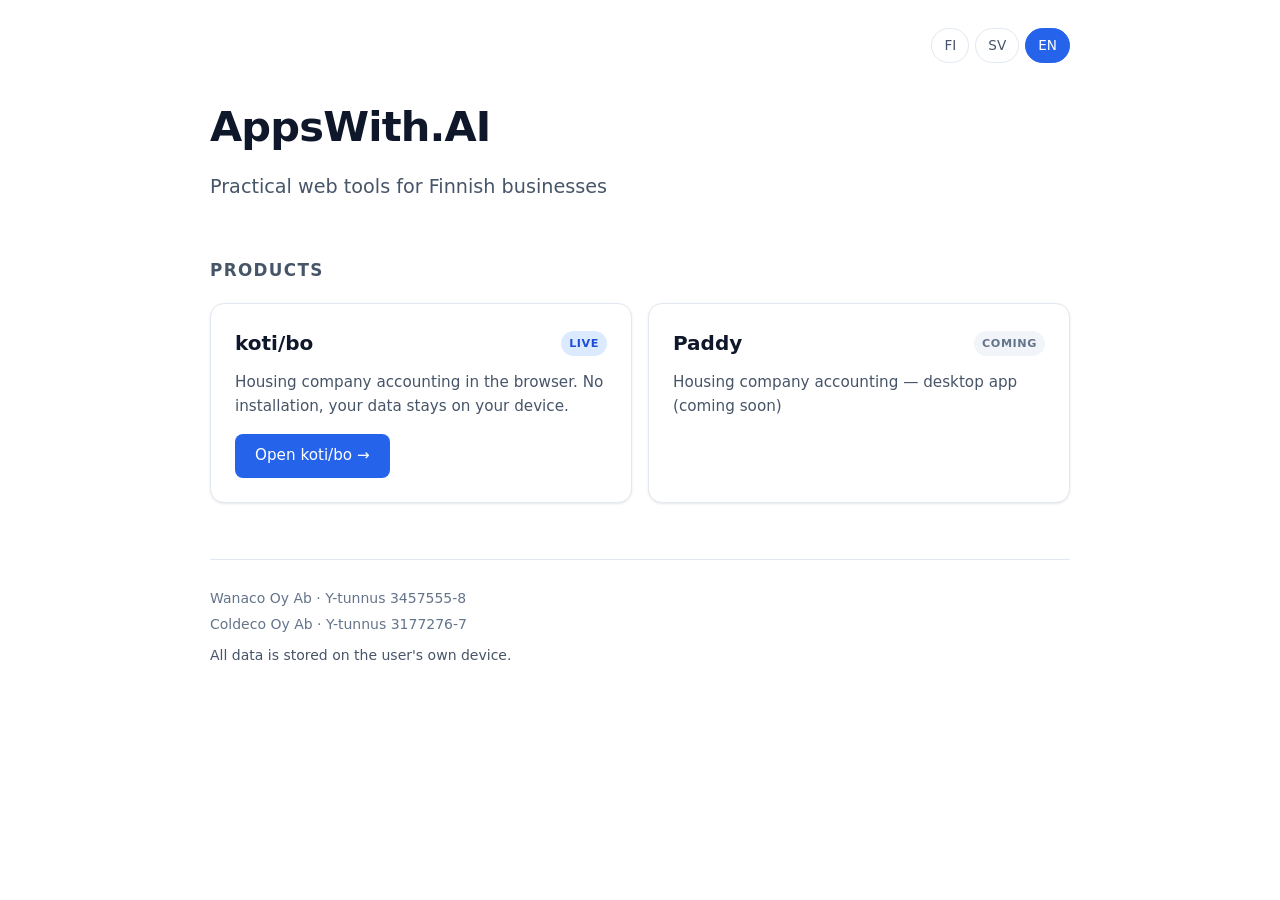
==== index.html @ abfb4b91 "AppsWith.AI landing page Single static HTML file. Trilingual (FI/SV/EN), product cards for koti/bo (" ====
<!DOCTYPE html>
<html lang="fi">
<head>
  <meta charset="UTF-8">
  <meta name="viewport" content="width=device-width, initial-scale=1.0">
  <title>AppsWith.AI</title>
  <meta name="description" content="Practical web tools for Finnish businesses.">
  <meta name="theme-color" content="#2563eb">
  <style>
    *, *::before, *::after { box-sizing: border-box; }
    html, body { margin: 0; padding: 0; }
    body {
      font-family: system-ui, -apple-system, "Segoe UI", Roboto, sans-serif;
      color: #1e293b;
      background: #ffffff;
      line-height: 1.55;
      -webkit-font-smoothing: antialiased;
    }

    .container {
      max-width: 900px;
      margin: 0 auto;
      padding: 28px 20px 64px;
    }

    .topbar {
      display: flex;
      justify-content: flex-end;
      align-items: center;
      gap: 6px;
      margin-bottom: 32px;
    }
    .lang-btn {
      font: inherit;
      padding: 6px 12px;
      border-radius: 999px;
      border: 1px solid #e2e8f0;
      background: #ffffff;
      color: #475569;
      cursor: pointer;
      font-size: 0.85rem;
      transition: border-color 0.15s, color 0.15s, background 0.15s;
    }
    .lang-btn:hover { border-color: #cbd5e1; color: #1e293b; }
    .lang-btn.active {
      background: #2563eb;
      border-color: #2563eb;
      color: #ffffff;
    }

    header.brand {
      margin-bottom: 56px;
    }
    .brand h1 {
      font-size: clamp(2rem, 5vw, 2.6rem);
      font-weight: 700;
      margin: 0 0 12px;
      color: #0f172a;
      letter-spacing: -0.02em;
    }
    .brand p {
      font-size: clamp(1.05rem, 2.5vw, 1.2rem);
      color: #475569;
      margin: 0;
    }

    h2 {
      font-size: 1.05rem;
      font-weight: 600;
      text-transform: uppercase;
      letter-spacing: 0.08em;
      color: #475569;
      margin: 0 0 20px;
    }

    .products {
      display: grid;
      grid-template-columns: 1fr;
      gap: 16px;
      margin-bottom: 56px;
    }
    @media (min-width: 640px) {
      .products { grid-template-columns: 1fr 1fr; }
    }

    .card {
      background: #ffffff;
      border: 1px solid #e2e8f0;
      border-radius: 14px;
      padding: 24px;
      box-shadow: 0 1px 2px rgba(15, 23, 42, 0.04),
                  0 1px 3px rgba(15, 23, 42, 0.06);
      display: flex;
      flex-direction: column;
      gap: 12px;
    }
    .card-head {
      display: flex;
      align-items: center;
      justify-content: space-between;
      gap: 8px;
    }
    .card-title {
      font-size: 1.25rem;
      font-weight: 600;
      color: #0f172a;
      margin: 0;
    }
    .card-body {
      color: #475569;
      font-size: 0.95rem;
      margin: 0;
      flex: 1;
    }
    .card-foot {
      margin-top: 4px;
    }

    .badge {
      display: inline-block;
      font-size: 0.7rem;
      font-weight: 600;
      letter-spacing: 0.05em;
      text-transform: uppercase;
      padding: 4px 8px;
      border-radius: 999px;
      background: #f1f5f9;
      color: #64748b;
    }
    .badge.live {
      background: #dbeafe;
      color: #1d4ed8;
    }

    .btn-open {
      display: inline-block;
      background: #2563eb;
      color: #ffffff;
      text-decoration: none;
      font-weight: 500;
      font-size: 0.95rem;
      padding: 10px 20px;
      border-radius: 8px;
      transition: background 0.15s;
    }
    .btn-open:hover { background: #1d4ed8; }
    .btn-open::after {
      content: " →";
    }

    footer {
      border-top: 1px solid #e2e8f0;
      padding-top: 24px;
      font-size: 0.875rem;
      color: #64748b;
    }
    footer p { margin: 4px 0; }
    .footer-privacy {
      margin-top: 10px;
      color: #475569;
    }
  </style>
</head>
<body>
  <div class="container">
    <div class="topbar" role="group" aria-label="Language switcher">
      <button type="button" class="lang-btn" data-lang="fi" aria-label="Suomi">FI</button>
      <button type="button" class="lang-btn" data-lang="sv" aria-label="Svenska">SV</button>
      <button type="button" class="lang-btn" data-lang="en" aria-label="English">EN</button>
    </div>

    <header class="brand">
      <h1>AppsWith.AI</h1>
      <p data-t="tagline"></p>
    </header>

    <section>
      <h2 data-t="products_heading"></h2>
      <div class="products">
        <article class="card">
          <div class="card-head">
            <h3 class="card-title">koti/bo</h3>
            <span class="badge live" data-t="badge_live"></span>
          </div>
          <p class="card-body" data-t="kotibo_body"></p>
          <div class="card-foot">
            <a class="btn-open" href="/kotibo" data-t="kotibo_btn"></a>
          </div>
        </article>

        <article class="card">
          <div class="card-head">
            <h3 class="card-title">Paddy</h3>
            <span class="badge" data-t="badge_coming"></span>
          </div>
          <p class="card-body" data-t="paddy_body"></p>
        </article>
      </div>
    </section>

    <footer>
      <p>Wanaco Oy Ab · Y-tunnus 3457555-8</p>
      <p>Coldeco Oy Ab · Y-tunnus 3177276-7</p>
      <p class="footer-privacy" data-t="privacy"></p>
    </footer>
  </div>

  <script>
    const STRINGS = {
      fi: {
        html_lang: 'fi',
        page_title: 'AppsWith.AI — Käytännöllisiä verkkotyökaluja',
        tagline: 'Käytännöllisiä verkkotyökaluja suomalaisille yrityksille',
        products_heading: 'Tuotteet',
        badge_live: 'Käytössä',
        badge_coming: 'Tulossa',
        kotibo_body: 'Taloyhtiön kirjanpito selaimessa. Ei asennuksia, data pysyy omalla koneellasi.',
        kotibo_btn: 'Avaa koti/bo',
        paddy_body: 'Taloyhtiön kirjanpito — työpöytäsovellus (tulossa)',
        privacy: 'Kaikki data tallennetaan käyttäjän omalle laitteelle.',
      },
      sv: {
        html_lang: 'sv',
        page_title: 'AppsWith.AI — Praktiska webbverktyg',
        tagline: 'Praktiska webbverktyg för finländska företag',
        products_heading: 'Produkter',
        badge_live: 'Live',
        badge_coming: 'Kommer',
        kotibo_body: 'Bostadsbolagets bokföring i webbläsaren. Ingen installation, data stannar på din dator.',
        kotibo_btn: 'Öppna koti/bo',
        paddy_body: 'Bostadsbolagets bokföring — skrivbordsapp (kommer snart)',
        privacy: 'All data lagras på användarens egen enhet.',
      },
      en: {
        html_lang: 'en',
        page_title: 'AppsWith.AI — Practical web tools',
        tagline: 'Practical web tools for Finnish businesses',
        products_heading: 'Products',
        badge_live: 'Live',
        badge_coming: 'Coming',
        kotibo_body: 'Housing company accounting in the browser. No installation, your data stays on your device.',
        kotibo_btn: 'Open koti/bo',
        paddy_body: 'Housing company accounting — desktop app (coming soon)',
        privacy: "All data is stored on the user's own device.",
      },
    };

    const STORAGE_KEY = 'appswith_lang';

    function detectLang() {
      const stored = (function () {
        try { return localStorage.getItem(STORAGE_KEY); } catch (e) { return null; }
      })();
      if (stored && STRINGS[stored]) return stored;
      const nav = (navigator.language || 'fi').slice(0, 2).toLowerCase();
      if (STRINGS[nav]) return nav;
      return 'fi';
    }

    function applyLang(lang) {
      const s = STRINGS[lang] || STRINGS.fi;
      document.documentElement.lang = s.html_lang;
      document.title = s.page_title;
      document.querySelectorAll('[data-t]').forEach(function (el) {
        const key = el.getAttribute('data-t');
        if (s[key] != null) el.textContent = s[key];
      });
      document.querySelectorAll('.lang-btn').forEach(function (btn) {
        const isActive = btn.getAttribute('data-lang') === lang;
        btn.classList.toggle('active', isActive);
        btn.setAttribute('aria-pressed', isActive ? 'true' : 'false');
      });
      try { localStorage.setItem(STORAGE_KEY, lang); } catch (e) { /* ignore */ }
    }

    document.querySelectorAll('.lang-btn').forEach(function (btn) {
      btn.addEventListener('click', function () {
        applyLang(btn.getAttribute('data-lang'));
      });
    });

    applyLang(detectLang());
  </script>
</body>
</html>
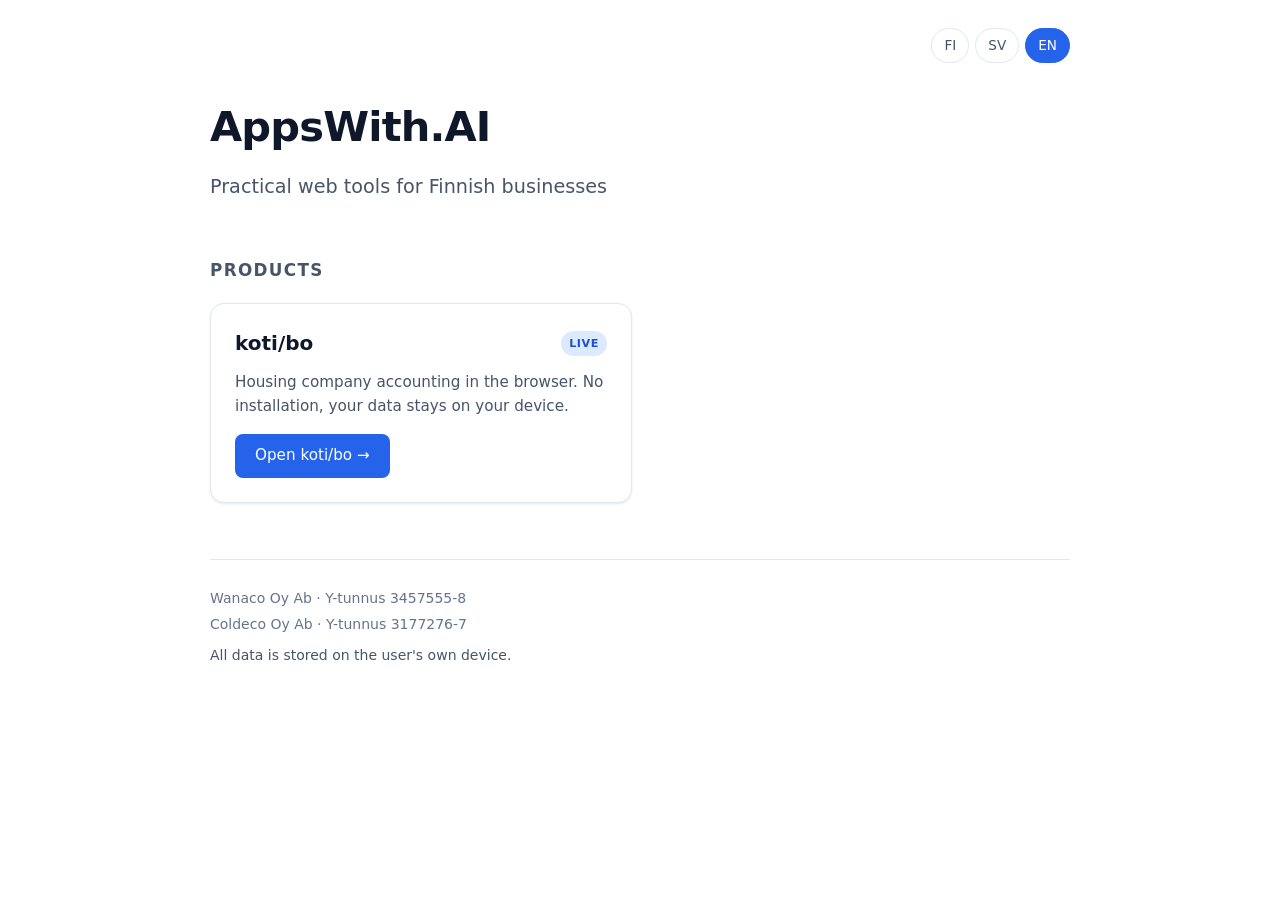
==== commit 4df53010: "Remove Paddy from landing page Drops the "Tulossa/Kommer/Coming" product card. STRINGS dict entries " ====
--- a/index.html
+++ b/index.html
@@ -186,14 +186,6 @@
           <div class="card-foot">
             <a class="btn-open" href="/kotibo" data-t="kotibo_btn"></a>
           </div>
-        </article>
-
-        <article class="card">
-          <div class="card-head">
-            <h3 class="card-title">Paddy</h3>
-            <span class="badge" data-t="badge_coming"></span>
-          </div>
-          <p class="card-body" data-t="paddy_body"></p>
         </article>
       </div>
     </section>
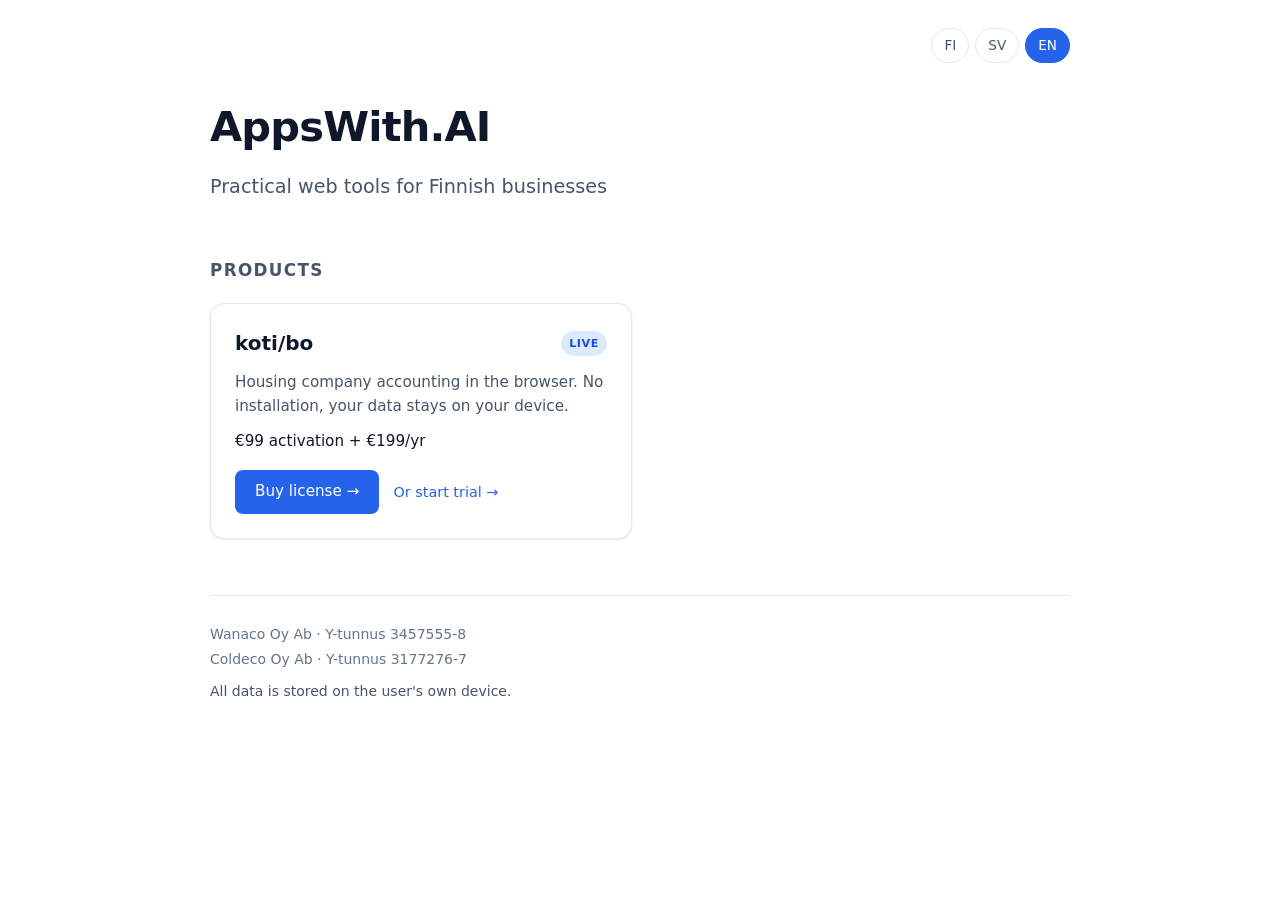
==== commit 3b480e41: "Session 14: pricing + purchase CTA on landing card Show "99 € aktivointi + 199 €/v" pricing. Primary" ====
--- a/index.html
+++ b/index.html
@@ -112,8 +112,26 @@
       margin: 0;
       flex: 1;
     }
+    .card-price {
+      color: #0f172a;
+      font-size: 0.95rem;
+      font-weight: 500;
+      margin: 0;
+    }
     .card-foot {
       margin-top: 4px;
+      display: flex;
+      align-items: center;
+      gap: 14px;
+      flex-wrap: wrap;
+    }
+    .btn-secondary {
+      color: #2563eb;
+      font-size: 0.9rem;
+      text-decoration: none;
+    }
+    .btn-secondary:hover {
+      text-decoration: underline;
     }
 
     .badge {
@@ -183,8 +201,10 @@
             <span class="badge live" data-t="badge_live"></span>
           </div>
           <p class="card-body" data-t="kotibo_body"></p>
+          <p class="card-price" data-t="kotibo_price"></p>
           <div class="card-foot">
-            <a class="btn-open" href="/kotibo" data-t="kotibo_btn"></a>
+            <a class="btn-open" href="/kotibo/osta" data-t="kotibo_buy"></a>
+            <a class="btn-secondary" href="/kotibo" data-t="kotibo_try"></a>
           </div>
         </article>
       </div>
@@ -207,6 +227,9 @@
         badge_live: 'Käytössä',
         badge_coming: 'Tulossa',
         kotibo_body: 'Taloyhtiön kirjanpito selaimessa. Ei asennuksia, data pysyy omalla koneellasi.',
+        kotibo_price: '99 € aktivointi + 199 €/v',
+        kotibo_buy: 'Osta lisenssi',
+        kotibo_try: 'Tai aloita kokeilu →',
         kotibo_btn: 'Avaa koti/bo',
         paddy_body: 'Taloyhtiön kirjanpito — työpöytäsovellus (tulossa)',
         privacy: 'Kaikki data tallennetaan käyttäjän omalle laitteelle.',
@@ -219,6 +242,9 @@
         badge_live: 'Live',
         badge_coming: 'Kommer',
         kotibo_body: 'Bostadsbolagets bokföring i webbläsaren. Ingen installation, data stannar på din dator.',
+        kotibo_price: '99 € aktivering + 199 €/år',
+        kotibo_buy: 'Köp licens',
+        kotibo_try: 'Eller börja prov →',
         kotibo_btn: 'Öppna koti/bo',
         paddy_body: 'Bostadsbolagets bokföring — skrivbordsapp (kommer snart)',
         privacy: 'All data lagras på användarens egen enhet.',
@@ -231,6 +257,9 @@
         badge_live: 'Live',
         badge_coming: 'Coming',
         kotibo_body: 'Housing company accounting in the browser. No installation, your data stays on your device.',
+        kotibo_price: '€99 activation + €199/yr',
+        kotibo_buy: 'Buy license',
+        kotibo_try: 'Or start trial →',
         kotibo_btn: 'Open koti/bo',
         paddy_body: 'Housing company accounting — desktop app (coming soon)',
         privacy: "All data is stored on the user's own device.",
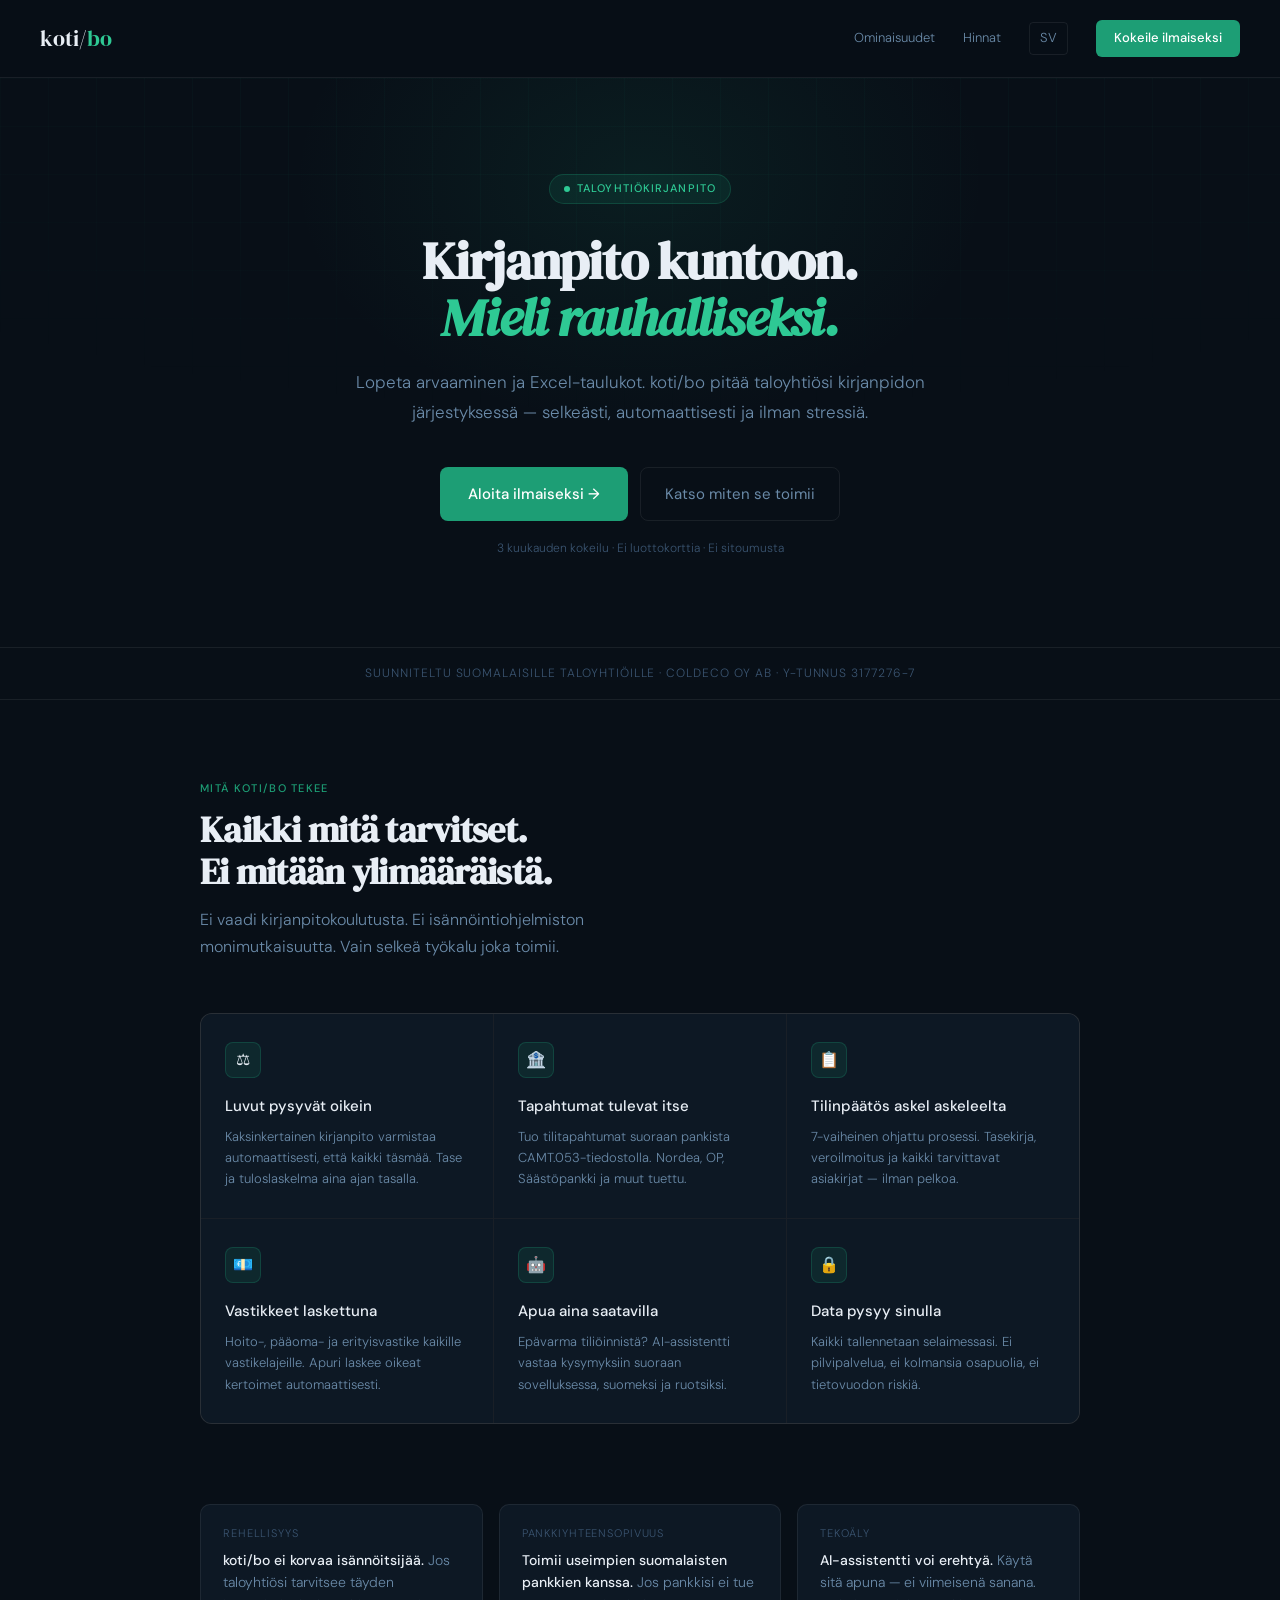
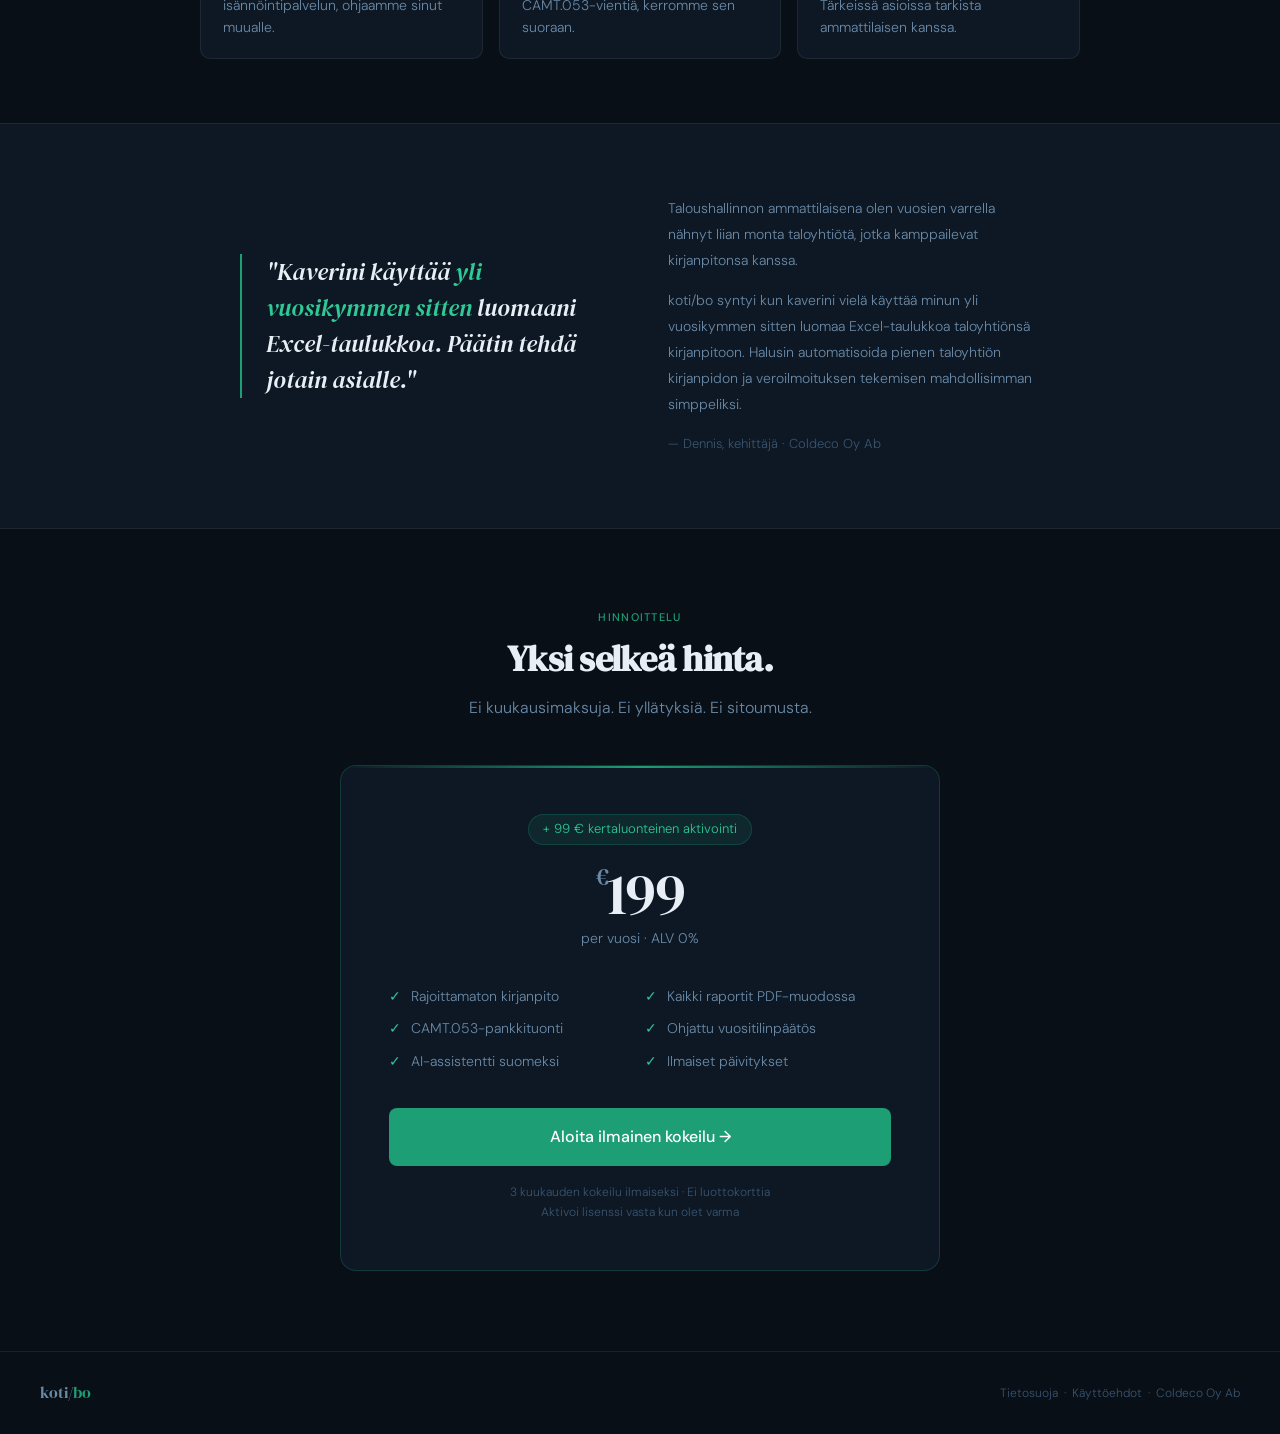
==== commit 95efa0ae: "New landing page — FI + SV dark design Old single-page landing replaced with two language-specific p" ====
--- a/index.html
+++ b/index.html
@@ -1,306 +1,16 @@
 <!DOCTYPE html>
-<html lang="fi">
+<html>
 <head>
-  <meta charset="UTF-8">
-  <meta name="viewport" content="width=device-width, initial-scale=1.0">
-  <title>AppsWith.AI</title>
-  <meta name="description" content="Practical web tools for Finnish businesses.">
-  <meta name="theme-color" content="#2563eb">
-  <style>
-    *, *::before, *::after { box-sizing: border-box; }
-    html, body { margin: 0; padding: 0; }
-    body {
-      font-family: system-ui, -apple-system, "Segoe UI", Roboto, sans-serif;
-      color: #1e293b;
-      background: #ffffff;
-      line-height: 1.55;
-      -webkit-font-smoothing: antialiased;
-    }
-
-    .container {
-      max-width: 900px;
-      margin: 0 auto;
-      padding: 28px 20px 64px;
-    }
-
-    .topbar {
-      display: flex;
-      justify-content: flex-end;
-      align-items: center;
-      gap: 6px;
-      margin-bottom: 32px;
-    }
-    .lang-btn {
-      font: inherit;
-      padding: 6px 12px;
-      border-radius: 999px;
-      border: 1px solid #e2e8f0;
-      background: #ffffff;
-      color: #475569;
-      cursor: pointer;
-      font-size: 0.85rem;
-      transition: border-color 0.15s, color 0.15s, background 0.15s;
-    }
-    .lang-btn:hover { border-color: #cbd5e1; color: #1e293b; }
-    .lang-btn.active {
-      background: #2563eb;
-      border-color: #2563eb;
-      color: #ffffff;
-    }
-
-    header.brand {
-      margin-bottom: 56px;
-    }
-    .brand h1 {
-      font-size: clamp(2rem, 5vw, 2.6rem);
-      font-weight: 700;
-      margin: 0 0 12px;
-      color: #0f172a;
-      letter-spacing: -0.02em;
-    }
-    .brand p {
-      font-size: clamp(1.05rem, 2.5vw, 1.2rem);
-      color: #475569;
-      margin: 0;
-    }
-
-    h2 {
-      font-size: 1.05rem;
-      font-weight: 600;
-      text-transform: uppercase;
-      letter-spacing: 0.08em;
-      color: #475569;
-      margin: 0 0 20px;
-    }
-
-    .products {
-      display: grid;
-      grid-template-columns: 1fr;
-      gap: 16px;
-      margin-bottom: 56px;
-    }
-    @media (min-width: 640px) {
-      .products { grid-template-columns: 1fr 1fr; }
-    }
-
-    .card {
-      background: #ffffff;
-      border: 1px solid #e2e8f0;
-      border-radius: 14px;
-      padding: 24px;
-      box-shadow: 0 1px 2px rgba(15, 23, 42, 0.04),
-                  0 1px 3px rgba(15, 23, 42, 0.06);
-      display: flex;
-      flex-direction: column;
-      gap: 12px;
-    }
-    .card-head {
-      display: flex;
-      align-items: center;
-      justify-content: space-between;
-      gap: 8px;
-    }
-    .card-title {
-      font-size: 1.25rem;
-      font-weight: 600;
-      color: #0f172a;
-      margin: 0;
-    }
-    .card-body {
-      color: #475569;
-      font-size: 0.95rem;
-      margin: 0;
-      flex: 1;
-    }
-    .card-price {
-      color: #0f172a;
-      font-size: 0.95rem;
-      font-weight: 500;
-      margin: 0;
-    }
-    .card-foot {
-      margin-top: 4px;
-      display: flex;
-      align-items: center;
-      gap: 14px;
-      flex-wrap: wrap;
-    }
-    .btn-secondary {
-      color: #2563eb;
-      font-size: 0.9rem;
-      text-decoration: none;
-    }
-    .btn-secondary:hover {
-      text-decoration: underline;
-    }
-
-    .badge {
-      display: inline-block;
-      font-size: 0.7rem;
-      font-weight: 600;
-      letter-spacing: 0.05em;
-      text-transform: uppercase;
-      padding: 4px 8px;
-      border-radius: 999px;
-      background: #f1f5f9;
-      color: #64748b;
-    }
-    .badge.live {
-      background: #dbeafe;
-      color: #1d4ed8;
-    }
-
-    .btn-open {
-      display: inline-block;
-      background: #2563eb;
-      color: #ffffff;
-      text-decoration: none;
-      font-weight: 500;
-      font-size: 0.95rem;
-      padding: 10px 20px;
-      border-radius: 8px;
-      transition: background 0.15s;
-    }
-    .btn-open:hover { background: #1d4ed8; }
-    .btn-open::after {
-      content: " →";
-    }
-
-    footer {
-      border-top: 1px solid #e2e8f0;
-      padding-top: 24px;
-      font-size: 0.875rem;
-      color: #64748b;
-    }
-    footer p { margin: 4px 0; }
-    .footer-privacy {
-      margin-top: 10px;
-      color: #475569;
-    }
-  </style>
+<meta charset="UTF-8">
+<title>koti/bo</title>
+<script>
+  const lang = navigator.language || navigator.userLanguage || '';
+  if (lang.toLowerCase().startsWith('sv')) {
+    window.location.replace('index.sv.html');
+  } else {
+    window.location.replace('index.fi.html');
+  }
+</script>
 </head>
-<body>
-  <div class="container">
-    <div class="topbar" role="group" aria-label="Language switcher">
-      <button type="button" class="lang-btn" data-lang="fi" aria-label="Suomi">FI</button>
-      <button type="button" class="lang-btn" data-lang="sv" aria-label="Svenska">SV</button>
-      <button type="button" class="lang-btn" data-lang="en" aria-label="English">EN</button>
-    </div>
-
-    <header class="brand">
-      <h1>AppsWith.AI</h1>
-      <p data-t="tagline"></p>
-    </header>
-
-    <section>
-      <h2 data-t="products_heading"></h2>
-      <div class="products">
-        <article class="card">
-          <div class="card-head">
-            <h3 class="card-title">koti/bo</h3>
-            <span class="badge live" data-t="badge_live"></span>
-          </div>
-          <p class="card-body" data-t="kotibo_body"></p>
-          <p class="card-price" data-t="kotibo_price"></p>
-          <div class="card-foot">
-            <a class="btn-open" href="/kotibo/osta" data-t="kotibo_buy"></a>
-            <a class="btn-secondary" href="/kotibo" data-t="kotibo_try"></a>
-          </div>
-        </article>
-      </div>
-    </section>
-
-    <footer>
-      <p>Wanaco Oy Ab · Y-tunnus 3457555-8</p>
-      <p>Coldeco Oy Ab · Y-tunnus 3177276-7</p>
-      <p class="footer-privacy" data-t="privacy"></p>
-    </footer>
-  </div>
-
-  <script>
-    const STRINGS = {
-      fi: {
-        html_lang: 'fi',
-        page_title: 'AppsWith.AI — Käytännöllisiä verkkotyökaluja',
-        tagline: 'Käytännöllisiä verkkotyökaluja suomalaisille yrityksille',
-        products_heading: 'Tuotteet',
-        badge_live: 'Käytössä',
-        badge_coming: 'Tulossa',
-        kotibo_body: 'Taloyhtiön kirjanpito selaimessa. Ei asennuksia, data pysyy omalla koneellasi.',
-        kotibo_price: '99 € aktivointi + 199 €/v',
-        kotibo_buy: 'Osta lisenssi',
-        kotibo_try: 'Tai aloita kokeilu →',
-        kotibo_btn: 'Avaa koti/bo',
-        paddy_body: 'Taloyhtiön kirjanpito — työpöytäsovellus (tulossa)',
-        privacy: 'Kaikki data tallennetaan käyttäjän omalle laitteelle.',
-      },
-      sv: {
-        html_lang: 'sv',
-        page_title: 'AppsWith.AI — Praktiska webbverktyg',
-        tagline: 'Praktiska webbverktyg för finländska företag',
-        products_heading: 'Produkter',
-        badge_live: 'Live',
-        badge_coming: 'Kommer',
-        kotibo_body: 'Bostadsbolagets bokföring i webbläsaren. Ingen installation, data stannar på din dator.',
-        kotibo_price: '99 € aktivering + 199 €/år',
-        kotibo_buy: 'Köp licens',
-        kotibo_try: 'Eller börja prov →',
-        kotibo_btn: 'Öppna koti/bo',
-        paddy_body: 'Bostadsbolagets bokföring — skrivbordsapp (kommer snart)',
-        privacy: 'All data lagras på användarens egen enhet.',
-      },
-      en: {
-        html_lang: 'en',
-        page_title: 'AppsWith.AI — Practical web tools',
-        tagline: 'Practical web tools for Finnish businesses',
-        products_heading: 'Products',
-        badge_live: 'Live',
-        badge_coming: 'Coming',
-        kotibo_body: 'Housing company accounting in the browser. No installation, your data stays on your device.',
-        kotibo_price: '€99 activation + €199/yr',
-        kotibo_buy: 'Buy license',
-        kotibo_try: 'Or start trial →',
-        kotibo_btn: 'Open koti/bo',
-        paddy_body: 'Housing company accounting — desktop app (coming soon)',
-        privacy: "All data is stored on the user's own device.",
-      },
-    };
-
-    const STORAGE_KEY = 'appswith_lang';
-
-    function detectLang() {
-      const stored = (function () {
-        try { return localStorage.getItem(STORAGE_KEY); } catch (e) { return null; }
-      })();
-      if (stored && STRINGS[stored]) return stored;
-      const nav = (navigator.language || 'fi').slice(0, 2).toLowerCase();
-      if (STRINGS[nav]) return nav;
-      return 'fi';
-    }
-
-    function applyLang(lang) {
-      const s = STRINGS[lang] || STRINGS.fi;
-      document.documentElement.lang = s.html_lang;
-      document.title = s.page_title;
-      document.querySelectorAll('[data-t]').forEach(function (el) {
-        const key = el.getAttribute('data-t');
-        if (s[key] != null) el.textContent = s[key];
-      });
-      document.querySelectorAll('.lang-btn').forEach(function (btn) {
-        const isActive = btn.getAttribute('data-lang') === lang;
-        btn.classList.toggle('active', isActive);
-        btn.setAttribute('aria-pressed', isActive ? 'true' : 'false');
-      });
-      try { localStorage.setItem(STORAGE_KEY, lang); } catch (e) { /* ignore */ }
-    }
-
-    document.querySelectorAll('.lang-btn').forEach(function (btn) {
-      btn.addEventListener('click', function () {
-        applyLang(btn.getAttribute('data-lang'));
-      });
-    });
-
-    applyLang(detectLang());
-  </script>
-</body>
+<body></body>
 </html>
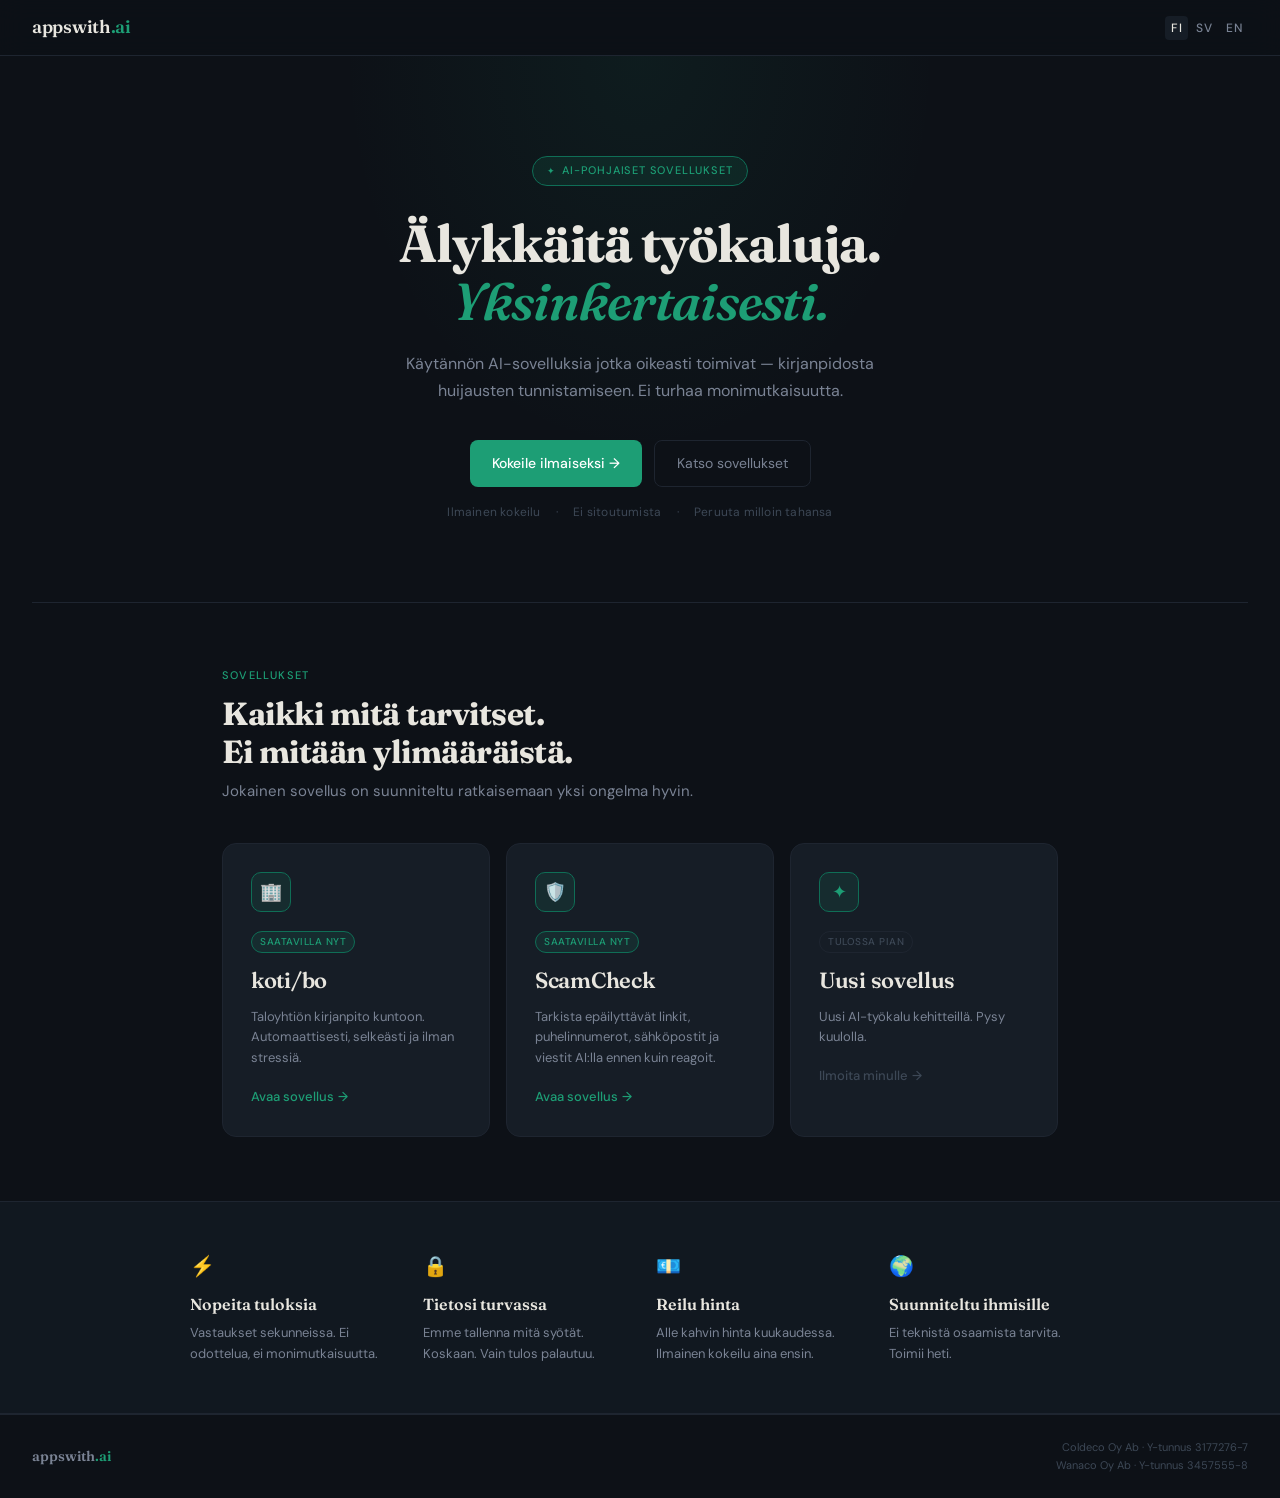
==== commit fbbc665c: "replace landing page with new FI/SV/EN single-file design Co-Authored-By: Claude Opus 4.7 (1M contex" ====
--- a/index.html
+++ b/index.html
@@ -1,16 +1,588 @@
 <!DOCTYPE html>
-<html>
+<html lang="fi">
 <head>
 <meta charset="UTF-8">
-<title>koti/bo</title>
+<meta name="viewport" content="width=device-width, initial-scale=1.0">
+<title>appswith.ai — AI-sovelluksia arjen tarpeisiin</title>
+<link rel="preconnect" href="https://fonts.googleapis.com">
+<link href="https://fonts.googleapis.com/css2?family=Fraunces:ital,opsz,wght@0,9..144,300;0,9..144,600;0,9..144,700;1,9..144,400;1,9..144,600&family=DM+Sans:wght@300;400;500&display=swap" rel="stylesheet">
+<style>
+  :root {
+    --bg: #0d1117;
+    --bg2: #111820;
+    --bg3: #161d26;
+    --border: #1e2530;
+    --teal: #1d9e75;
+    --teal-dim: #0f6e56;
+    --teal-glow: rgba(29,158,117,0.12);
+    --text: #e8e6df;
+    --text-dim: #7a8394;
+    --text-muted: #3d4856;
+  }
+
+  * { margin: 0; padding: 0; box-sizing: border-box; }
+
+  body {
+    background: var(--bg);
+    color: var(--text);
+    font-family: 'DM Sans', sans-serif;
+    font-size: 15px;
+    line-height: 1.6;
+    min-height: 100vh;
+    overflow-x: hidden;
+  }
+
+  /* NAV */
+  nav {
+    position: sticky;
+    top: 0;
+    z-index: 100;
+    background: rgba(13,17,23,0.92);
+    backdrop-filter: blur(12px);
+    border-bottom: 0.5px solid var(--border);
+    padding: 0 32px;
+    height: 56px;
+    display: flex;
+    align-items: center;
+    justify-content: space-between;
+  }
+
+  .nav-brand {
+    font-family: 'Fraunces', serif;
+    font-size: 18px;
+    font-weight: 600;
+    color: var(--text);
+    text-decoration: none;
+    letter-spacing: -0.3px;
+  }
+  .nav-brand span { color: var(--teal); }
+
+  .nav-right { display: flex; align-items: center; gap: 24px; }
+
+  .lang-toggle { display: flex; gap: 2px; }
+  .lang-btn {
+    background: none;
+    border: none;
+    color: var(--text-dim);
+    font-family: 'DM Sans', sans-serif;
+    font-size: 12px;
+    font-weight: 500;
+    cursor: pointer;
+    padding: 4px 6px;
+    border-radius: 4px;
+    letter-spacing: 0.5px;
+    transition: color 0.15s;
+  }
+  .lang-btn:hover, .lang-btn.active { color: var(--text); }
+  .lang-btn.active { background: var(--bg3); }
+
+  /* HERO */
+  .hero {
+    padding: 100px 32px 80px;
+    max-width: 760px;
+    margin: 0 auto;
+    text-align: center;
+    position: relative;
+  }
+
+  .hero::before {
+    content: '';
+    position: absolute;
+    top: 0; left: 50%;
+    transform: translateX(-50%);
+    width: 600px;
+    height: 400px;
+    background: radial-gradient(ellipse at center top, rgba(29,158,117,0.08) 0%, transparent 70%);
+    pointer-events: none;
+  }
+
+  .hero-badge {
+    display: inline-flex;
+    align-items: center;
+    gap: 6px;
+    font-size: 11px;
+    font-weight: 500;
+    color: var(--teal);
+    border: 0.5px solid var(--teal-dim);
+    background: var(--teal-glow);
+    padding: 5px 14px;
+    border-radius: 20px;
+    margin-bottom: 28px;
+    letter-spacing: 0.8px;
+    text-transform: uppercase;
+  }
+  .hero-badge::before { content: '✦'; font-size: 9px; }
+
+  .hero-h1 {
+    font-family: 'Fraunces', serif;
+    font-size: clamp(36px, 5vw, 52px);
+    font-weight: 700;
+    line-height: 1.12;
+    letter-spacing: -1px;
+    margin-bottom: 20px;
+    color: var(--text);
+  }
+  .hero-h1 em {
+    font-style: italic;
+    font-weight: 600;
+    color: var(--teal);
+  }
+
+  .hero-sub {
+    font-size: 16px;
+    color: var(--text-dim);
+    line-height: 1.7;
+    max-width: 480px;
+    margin: 0 auto 36px;
+  }
+
+  .hero-cta {
+    display: flex;
+    gap: 12px;
+    justify-content: center;
+    flex-wrap: wrap;
+    margin-bottom: 16px;
+  }
+
+  .btn-primary {
+    display: inline-flex;
+    align-items: center;
+    gap: 6px;
+    background: var(--teal);
+    color: #fff;
+    font-family: 'DM Sans', sans-serif;
+    font-size: 14px;
+    font-weight: 500;
+    padding: 11px 22px;
+    border-radius: 8px;
+    text-decoration: none;
+    border: none;
+    cursor: pointer;
+    transition: background 0.15s, transform 0.1s;
+  }
+  .btn-primary:hover { background: #1d9e75cc; transform: translateY(-1px); }
+
+  .btn-ghost {
+    display: inline-flex;
+    align-items: center;
+    gap: 6px;
+    background: none;
+    color: var(--text-dim);
+    font-family: 'DM Sans', sans-serif;
+    font-size: 14px;
+    font-weight: 400;
+    padding: 11px 22px;
+    border-radius: 8px;
+    text-decoration: none;
+    border: 0.5px solid var(--border);
+    cursor: pointer;
+    transition: border-color 0.15s, color 0.15s;
+  }
+  .btn-ghost:hover { border-color: #3d4856; color: var(--text); }
+
+  .hero-note {
+    font-size: 12px;
+    color: var(--text-muted);
+    letter-spacing: 0.2px;
+  }
+  .hero-note span { margin: 0 6px; }
+
+  /* DIVIDER */
+  .section-divider {
+    border: none;
+    border-top: 0.5px solid var(--border);
+    margin: 0 32px;
+  }
+
+  /* PRODUCTS */
+  .products {
+    padding: 64px 32px;
+    max-width: 900px;
+    margin: 0 auto;
+  }
+
+  .section-eyebrow {
+    font-size: 11px;
+    font-weight: 500;
+    color: var(--teal);
+    letter-spacing: 1.2px;
+    text-transform: uppercase;
+    margin-bottom: 10px;
+  }
+
+  .section-title {
+    font-family: 'Fraunces', serif;
+    font-size: clamp(24px, 3vw, 32px);
+    font-weight: 700;
+    letter-spacing: -0.5px;
+    margin-bottom: 8px;
+    line-height: 1.2;
+  }
+
+  .section-sub {
+    font-size: 15px;
+    color: var(--text-dim);
+    margin-bottom: 40px;
+    max-width: 480px;
+  }
+
+  .product-grid {
+    display: grid;
+    grid-template-columns: repeat(auto-fit, minmax(260px, 1fr));
+    gap: 16px;
+  }
+
+  .product-card {
+    background: var(--bg3);
+    border: 0.5px solid var(--border);
+    border-radius: 14px;
+    padding: 28px;
+    text-decoration: none;
+    display: block;
+    transition: border-color 0.2s, transform 0.15s, background 0.2s;
+    position: relative;
+    overflow: hidden;
+  }
+
+  .product-card::before {
+    content: '';
+    position: absolute;
+    top: 0; left: 0; right: 0;
+    height: 1px;
+    background: linear-gradient(90deg, transparent, rgba(29,158,117,0.4), transparent);
+    opacity: 0;
+    transition: opacity 0.2s;
+  }
+
+  .product-card:hover {
+    border-color: var(--teal-dim);
+    transform: translateY(-2px);
+    background: #1a2230;
+  }
+  .product-card:hover::before { opacity: 1; }
+
+  .product-card.coming-soon {
+    opacity: 0.45;
+    cursor: default;
+    pointer-events: none;
+  }
+
+  .product-icon {
+    width: 40px;
+    height: 40px;
+    background: var(--teal-glow);
+    border: 0.5px solid var(--teal-dim);
+    border-radius: 10px;
+    display: flex;
+    align-items: center;
+    justify-content: center;
+    margin-bottom: 16px;
+    font-size: 18px;
+    color: var(--teal);
+  }
+
+  .product-tag {
+    display: inline-block;
+    font-size: 10px;
+    font-weight: 500;
+    color: var(--teal);
+    background: var(--teal-glow);
+    border: 0.5px solid var(--teal-dim);
+    padding: 2px 8px;
+    border-radius: 20px;
+    margin-bottom: 10px;
+    letter-spacing: 0.5px;
+    text-transform: uppercase;
+  }
+
+  .product-tag.soon {
+    color: var(--text-muted);
+    background: none;
+    border-color: var(--border);
+  }
+
+  .product-name {
+    font-family: 'Fraunces', serif;
+    font-size: 22px;
+    font-weight: 600;
+    color: var(--text);
+    margin-bottom: 8px;
+    letter-spacing: -0.3px;
+  }
+
+  .product-desc {
+    font-size: 13px;
+    color: var(--text-dim);
+    line-height: 1.6;
+    margin-bottom: 18px;
+  }
+
+  .product-link {
+    font-size: 13px;
+    font-weight: 500;
+    color: var(--teal);
+    display: flex;
+    align-items: center;
+    gap: 4px;
+  }
+  .product-link::after { content: '→'; transition: transform 0.15s; }
+  .product-card:hover .product-link::after { transform: translateX(3px); }
+
+  /* WHY STRIP */
+  .why-strip {
+    background: var(--bg2);
+    border-top: 0.5px solid var(--border);
+    border-bottom: 0.5px solid var(--border);
+    padding: 48px 32px;
+  }
+
+  .why-inner {
+    max-width: 900px;
+    margin: 0 auto;
+    display: grid;
+    grid-template-columns: repeat(auto-fit, minmax(200px, 1fr));
+    gap: 32px;
+  }
+
+  .why-item { }
+  .why-icon { font-size: 20px; color: var(--teal); margin-bottom: 10px; }
+  .why-title {
+    font-family: 'Fraunces', serif;
+    font-size: 16px;
+    font-weight: 600;
+    margin-bottom: 6px;
+    color: var(--text);
+  }
+  .why-desc { font-size: 13px; color: var(--text-dim); line-height: 1.6; }
+
+  /* FOOTER */
+  footer {
+    border-top: 0.5px solid var(--border);
+    padding: 24px 32px;
+    display: flex;
+    justify-content: space-between;
+    align-items: center;
+    flex-wrap: wrap;
+    gap: 12px;
+  }
+
+  .footer-brand {
+    font-family: 'Fraunces', serif;
+    font-size: 14px;
+    font-weight: 600;
+    color: var(--text-dim);
+  }
+  .footer-brand span { color: var(--teal); }
+
+  .footer-legal {
+    font-size: 11px;
+    color: var(--text-muted);
+    text-align: right;
+  }
+
+  /* ANIMATIONS */
+  @keyframes fadeUp {
+    from { opacity: 0; transform: translateY(16px); }
+    to { opacity: 1; transform: translateY(0); }
+  }
+
+  .hero-badge { animation: fadeUp 0.5s ease both; }
+  .hero-h1 { animation: fadeUp 0.5s 0.1s ease both; }
+  .hero-sub { animation: fadeUp 0.5s 0.2s ease both; }
+  .hero-cta { animation: fadeUp 0.5s 0.3s ease both; }
+  .hero-note { animation: fadeUp 0.5s 0.4s ease both; }
+
+  .product-card:nth-child(1) { animation: fadeUp 0.5s 0.1s ease both; }
+  .product-card:nth-child(2) { animation: fadeUp 0.5s 0.2s ease both; }
+  .product-card:nth-child(3) { animation: fadeUp 0.5s 0.3s ease both; }
+
+  /* RESPONSIVE */
+  @media (max-width: 600px) {
+    nav { padding: 0 20px; }
+    .hero { padding: 64px 20px 48px; }
+    .products { padding: 48px 20px; }
+    .why-strip { padding: 40px 20px; }
+    footer { padding: 20px; flex-direction: column; align-items: flex-start; }
+    .footer-legal { text-align: left; }
+  }
+</style>
+</head>
+<body>
+
+<nav>
+  <a href="/" class="nav-brand">appswith<span>.ai</span></a>
+  <div class="nav-right">
+    <div class="lang-toggle">
+      <button class="lang-btn active" onclick="setLang('fi')">FI</button>
+      <button class="lang-btn" onclick="setLang('sv')">SV</button>
+      <button class="lang-btn" onclick="setLang('en')">EN</button>
+    </div>
+  </div>
+</nav>
+
+<section class="hero">
+  <div class="hero-badge" data-i18n="badge">AI-POHJAISET SOVELLUKSET</div>
+  <h1 class="hero-h1" data-i18n="h1">Älykkäitä työkaluja.<br><em>Yksinkertaisesti.</em></h1>
+  <p class="hero-sub" data-i18n="sub">Käytännön AI-sovelluksia jotka oikeasti toimivat — kirjanpidosta huijausten tunnistamiseen. Ei turhaa monimutkaisuutta.</p>
+  <div class="hero-cta">
+    <a href="/scamcheck/signup" class="btn-primary" data-i18n="cta1">Kokeile ilmaiseksi →</a>
+    <a href="#products" class="btn-ghost" data-i18n="cta2">Katso sovellukset</a>
+  </div>
+  <p class="hero-note">
+    <span data-i18n="note1">Ilmainen kokeilu</span>
+    <span>·</span>
+    <span data-i18n="note2">Ei sitoutumista</span>
+    <span>·</span>
+    <span data-i18n="note3">Peruuta milloin tahansa</span>
+  </p>
+</section>
+
+<hr class="section-divider">
+
+<section class="products" id="products">
+  <div class="section-eyebrow" data-i18n="eyebrow">SOVELLUKSET</div>
+  <h2 class="section-title" data-i18n="prod-title">Kaikki mitä tarvitset.<br>Ei mitään ylimääräistä.</h2>
+  <p class="section-sub" data-i18n="prod-sub">Jokainen sovellus on suunniteltu ratkaisemaan yksi ongelma hyvin.</p>
+
+  <div class="product-grid">
+    <a href="/kotibo" class="product-card">
+      <div class="product-icon">🏢</div>
+      <div class="product-tag" data-i18n="tag-live">Saatavilla nyt</div>
+      <div class="product-name">koti/bo</div>
+      <p class="product-desc" data-i18n="kotibo-desc">Taloyhtiön kirjanpito kuntoon. Automaattisesti, selkeästi ja ilman stressiä.</p>
+      <div class="product-link" data-i18n="open-app">Avaa sovellus</div>
+    </a>
+
+    <a href="/scamcheck" class="product-card">
+      <div class="product-icon">🛡️</div>
+      <div class="product-tag" data-i18n="tag-live">Saatavilla nyt</div>
+      <div class="product-name">ScamCheck</div>
+      <p class="product-desc" data-i18n="scamcheck-desc">Tarkista epäilyttävät linkit, puhelinnumerot, sähköpostit ja viestit AI:lla ennen kuin reagoit.</p>
+      <div class="product-link" data-i18n="open-app">Avaa sovellus</div>
+    </a>
+
+    <div class="product-card coming-soon">
+      <div class="product-icon">✦</div>
+      <div class="product-tag soon" data-i18n="tag-soon">Tulossa pian</div>
+      <div class="product-name" data-i18n="soon-name">Uusi sovellus</div>
+      <p class="product-desc" data-i18n="soon-desc">Uusi AI-työkalu kehitteillä. Pysy kuulolla.</p>
+      <div class="product-link" style="color:var(--text-muted)" data-i18n="soon-link">Ilmoita minulle</div>
+    </div>
+  </div>
+</section>
+
+<section class="why-strip">
+  <div class="why-inner">
+    <div class="why-item">
+      <div class="why-icon">⚡</div>
+      <div class="why-title" data-i18n="why1-t">Nopeita tuloksia</div>
+      <p class="why-desc" data-i18n="why1-d">Vastaukset sekunneissa. Ei odottelua, ei monimutkaisuutta.</p>
+    </div>
+    <div class="why-item">
+      <div class="why-icon">🔒</div>
+      <div class="why-title" data-i18n="why2-t">Tietosi turvassa</div>
+      <p class="why-desc" data-i18n="why2-d">Emme tallenna mitä syötät. Koskaan. Vain tulos palautuu.</p>
+    </div>
+    <div class="why-item">
+      <div class="why-icon">💶</div>
+      <div class="why-title" data-i18n="why3-t">Reilu hinta</div>
+      <p class="why-desc" data-i18n="why3-d">Alle kahvin hinta kuukaudessa. Ilmainen kokeilu aina ensin.</p>
+    </div>
+    <div class="why-item">
+      <div class="why-icon">🌍</div>
+      <div class="why-title" data-i18n="why4-t">Suunniteltu ihmisille</div>
+      <p class="why-desc" data-i18n="why4-d">Ei teknistä osaamista tarvita. Toimii heti.</p>
+    </div>
+  </div>
+</section>
+
+<footer>
+  <div class="footer-brand">appswith<span>.ai</span></div>
+  <div class="footer-legal">
+    <span data-i18n="footer-co">Coldeco Oy Ab · Y-tunnus 3177276-7</span><br>
+    <span data-i18n="footer-wanaco">Wanaco Oy Ab · Y-tunnus 3457555-8</span>
+  </div>
+</footer>
+
 <script>
-  const lang = navigator.language || navigator.userLanguage || '';
-  if (lang.toLowerCase().startsWith('sv')) {
-    window.location.replace('index.sv.html');
-  } else {
-    window.location.replace('index.fi.html');
-  }
+const L = {
+  fi: {
+    badge: 'AI-POHJAISET SOVELLUKSET',
+    h1: 'Älykkäitä työkaluja.<br><em>Yksinkertaisesti.</em>',
+    sub: 'Käytännön AI-sovelluksia jotka oikeasti toimivat — kirjanpidosta huijausten tunnistamiseen. Ei turhaa monimutkaisuutta.',
+    cta1: 'Kokeile ilmaiseksi →', cta2: 'Katso sovellukset',
+    note1: 'Ilmainen kokeilu', note2: 'Ei sitoutumista', note3: 'Peruuta milloin tahansa',
+    eyebrow: 'SOVELLUKSET',
+    'prod-title': 'Kaikki mitä tarvitset.<br>Ei mitään ylimääräistä.',
+    'prod-sub': 'Jokainen sovellus on suunniteltu ratkaisemaan yksi ongelma hyvin.',
+    'tag-live': 'Saatavilla nyt', 'tag-soon': 'Tulossa pian',
+    'kotibo-desc': 'Taloyhtiön kirjanpito kuntoon. Automaattisesti, selkeästi ja ilman stressiä.',
+    'scamcheck-desc': 'Tarkista epäilyttävät linkit, puhelinnumerot, sähköpostit ja viestit AI:lla ennen kuin reagoit.',
+    'open-app': 'Avaa sovellus',
+    'soon-name': 'Uusi sovellus', 'soon-desc': 'Uusi AI-työkalu kehitteillä. Pysy kuulolla.', 'soon-link': 'Ilmoita minulle',
+    'why1-t': 'Nopeita tuloksia', 'why1-d': 'Vastaukset sekunneissa. Ei odottelua, ei monimutkaisuutta.',
+    'why2-t': 'Tietosi turvassa', 'why2-d': 'Emme tallenna mitä syötät. Koskaan. Vain tulos palautuu.',
+    'why3-t': 'Reilu hinta', 'why3-d': 'Alle kahvin hinta kuukaudessa. Ilmainen kokeilu aina ensin.',
+    'why4-t': 'Suunniteltu ihmisille', 'why4-d': 'Ei teknistä osaamista tarvita. Toimii heti.',
+    'footer-co': 'Coldeco Oy Ab · Y-tunnus 3177276-7', 'footer-wanaco': 'Wanaco Oy Ab · Y-tunnus 3457555-8'
+  },
+  sv: {
+    badge: 'AI-DRIVNA APPAR',
+    h1: 'Smarta verktyg.<br><em>Enkelt.</em>',
+    sub: 'Praktiska AI-appar som faktiskt fungerar — från bokföring till bedrägeriskydd. Ingen onödig komplexitet.',
+    cta1: 'Prova gratis →', cta2: 'Se appar',
+    note1: 'Gratis provperiod', note2: 'Ingen bindning', note3: 'Avsluta när som helst',
+    eyebrow: 'APPAR',
+    'prod-title': 'Allt du behöver.<br>Inget du inte behöver.',
+    'prod-sub': 'Varje app är byggd för att lösa ett problem, och lösa det bra.',
+    'tag-live': 'Tillgänglig nu', 'tag-soon': 'Kommer snart',
+    'kotibo-desc': 'Bostadsbolagets bokföring i skick. Automatiskt, tydligt och utan stress.',
+    'scamcheck-desc': 'Kontrollera misstänkta länkar, telefonnummer, e-post och meddelanden med AI innan du reagerar.',
+    'open-app': 'Öppna appen',
+    'soon-name': 'Ny app', 'soon-desc': 'Ett nytt AI-verktyg är under utveckling. Håll utkik.', 'soon-link': 'Meddela mig',
+    'why1-t': 'Snabba resultat', 'why1-d': 'Svar på sekunder. Ingen väntan, ingen komplexitet.',
+    'why2-t': 'Din data är säker', 'why2-d': 'Vi sparar aldrig vad du skickar in. Aldrig.',
+    'why3-t': 'Rättvist pris', 'why3-d': 'Mindre än en kaffe per månad. Alltid gratis provperiod.',
+    'why4-t': 'Designat för människor', 'why4-d': 'Ingen teknisk kunskap krävs. Fungerar direkt.',
+    'footer-co': 'Coldeco Oy Ab · FO-nummer 3177276-7', 'footer-wanaco': 'Wanaco Oy Ab · FO-nummer 3457555-8'
+  },
+  en: {
+    badge: 'AI-POWERED APPS',
+    h1: 'Smart tools.<br><em>Simply.</em>',
+    sub: 'Practical AI apps that actually work — from bookkeeping to scam protection. No unnecessary complexity.',
+    cta1: 'Try for free →', cta2: 'See apps',
+    note1: 'Free trial', note2: 'No commitment', note3: 'Cancel anytime',
+    eyebrow: 'APPS',
+    'prod-title': 'Everything you need.<br>Nothing you don\'t.',
+    'prod-sub': 'Each app is built to solve one problem, and solve it well.',
+    'tag-live': 'Available now', 'tag-soon': 'Coming soon',
+    'kotibo-desc': 'Housing company bookkeeping in order. Automatic, clear and stress-free.',
+    'scamcheck-desc': 'Check suspicious links, phone numbers, emails and messages with AI before you act.',
+    'open-app': 'Open app',
+    'soon-name': 'New app', 'soon-desc': 'A new AI tool is in development. Stay tuned.', 'soon-link': 'Notify me',
+    'why1-t': 'Fast results', 'why1-d': 'Answers in seconds. No waiting, no complexity.',
+    'why2-t': 'Your data is safe', 'why2-d': 'We never store what you submit. Ever.',
+    'why3-t': 'Fair pricing', 'why3-d': 'Less than a coffee per month. Free trial always first.',
+    'why4-t': 'Built for people', 'why4-d': 'No technical knowledge needed. Works immediately.',
+    'footer-co': 'Coldeco Oy Ab · Business ID 3177276-7', 'footer-wanaco': 'Wanaco Oy Ab · Business ID 3457555-8'
+  }
+};
+
+function setLang(lang) {
+  localStorage.setItem('appswith_lang', lang);
+  document.documentElement.lang = lang;
+  document.querySelectorAll('.lang-btn').forEach(b => b.classList.toggle('active', b.textContent === lang.toUpperCase()));
+  const t = L[lang] || L.fi;
+  document.querySelectorAll('[data-i18n]').forEach(el => {
+    const key = el.getAttribute('data-i18n');
+    if (t[key]) el.innerHTML = t[key];
+  });
+}
+
+(function init() {
+  const saved = localStorage.getItem('appswith_lang') || 'fi';
+  setLang(saved);
+})();
 </script>
-</head>
-<body></body>
+</body>
 </html>
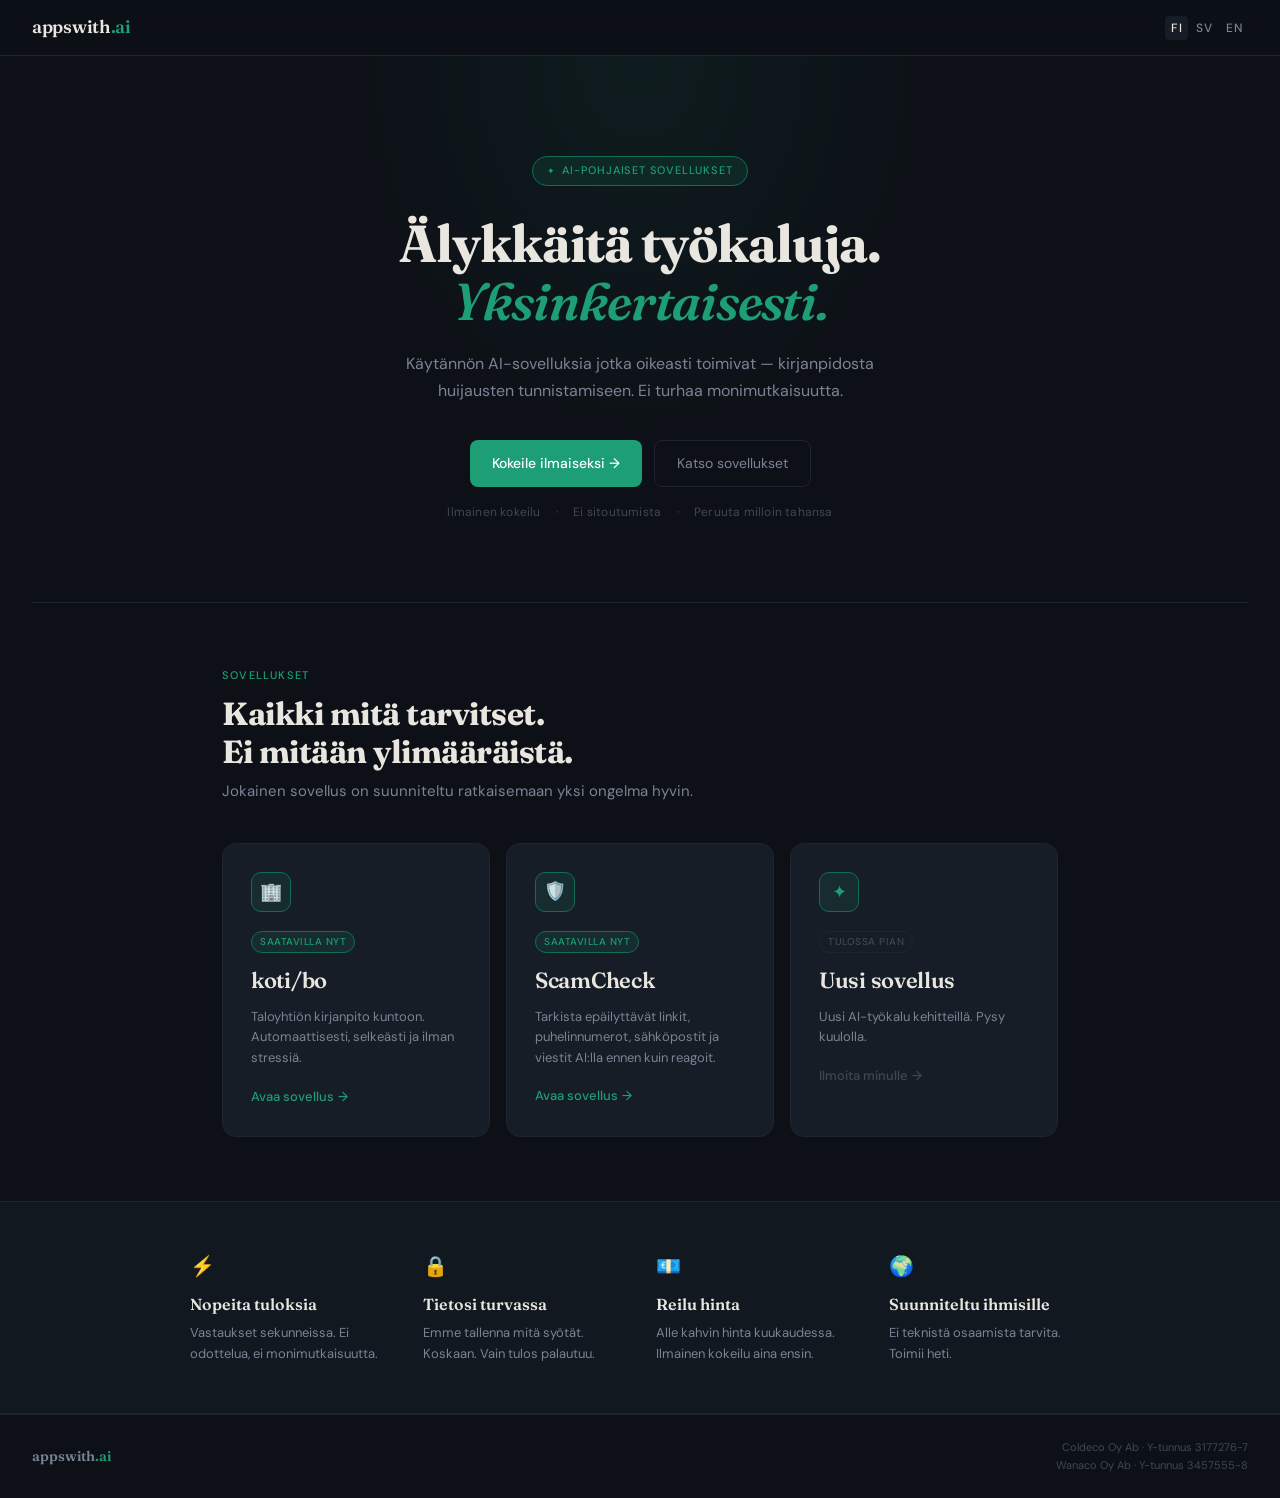
==== commit a9006a1b: "SEO-5: add koti/bo marketing pages (FI/SV), robots.txt, sitemap.xml Two static, server-served, singl" ====
--- a/index.html
+++ b/index.html
@@ -4,6 +4,8 @@
 <meta charset="UTF-8">
 <meta name="viewport" content="width=device-width, initial-scale=1.0">
 <title>appswith.ai — AI-sovelluksia arjen tarpeisiin</title>
+<meta name="description" content="AI-sovelluksia arjen tarpeisiin — taloyhtiön kirjanpidosta huijausten tunnistamiseen. Coldeco Oy Ab.">
+<link rel="canonical" href="https://appswith.ai/">
 <link rel="preconnect" href="https://fonts.googleapis.com">
 <link href="https://fonts.googleapis.com/css2?family=Fraunces:ital,opsz,wght@0,9..144,300;0,9..144,600;0,9..144,700;1,9..144,400;1,9..144,600&family=DM+Sans:wght@300;400;500&display=swap" rel="stylesheet">
 <style>
